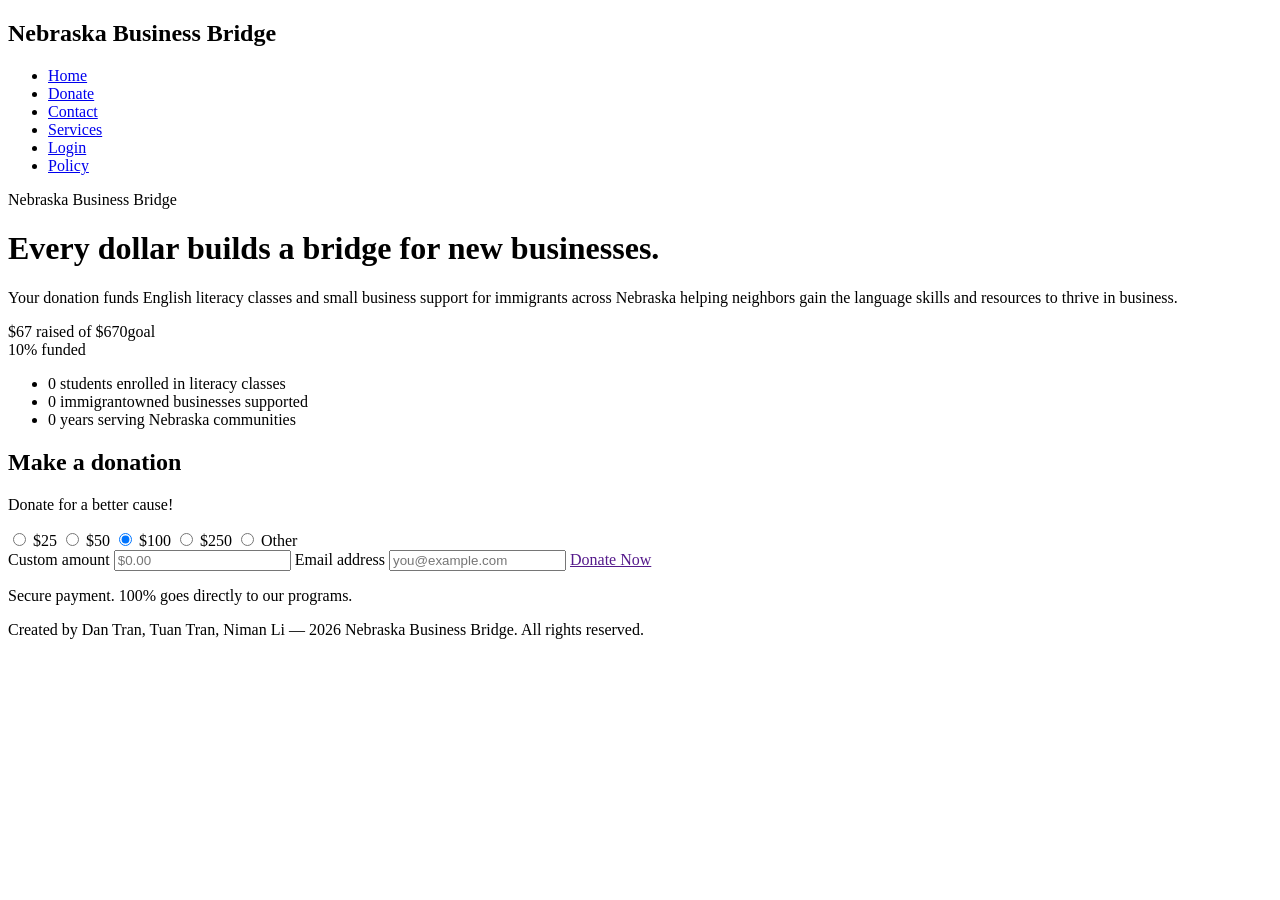
==== donate.html @ 7767030e "Add files via upload" ====
<!DOCTYPE html>
<html lang="en">
<head>
    <meta charset="UTF-8">
    <meta name="viewport" content="width=device-width, initial-scale=1.0">
    <title>Donate - Nebraska Business Bridge</title>
    <link rel="preconnect" href="https://fonts.googleapis.com">
    <link href="https://fonts.googleapis.com/css2?family=Outfit:wght@300;400;600;700;900&display=swap" rel="stylesheet">
    <link rel="stylesheet" href="https://cdn.jsdelivr.net/npm/bootstrap-icons@1.11.3/font/bootstrap-icons.min.css">
    <link rel="stylesheet" href="css/styles.css">
</head>
<body>
    <header>
        <nav class="navbar">
            <h1 class="title">Nebraska Business Bridge</h1>
            <ul class="navbar-links">
                <li><a href="index.html" class="logo">Home</a></li>
                <li><a href="donate.html" class="nav-link">Donate</a></li>
                <li><a href="contact.html" class="nav-link">Contact</a></li>
                <li><a href="services.html" class="nav-link">Services</a></li>
                <li><a href="login.html" class="nav-link">Login</a></li>
                <li><a href="policy.html" class="nav-link">Policy</a></li>
            </ul>
        </nav>
    </header>
    <div class="donate-page">
    <div class="donate-info">
        <span class="eyebrow">Nebraska Business Bridge</span>
        <h1>Every dollar builds a bridge for new businesses.</h1>
        <p class="lead">
            Your donation funds English literacy classes and small business support for immigrants across Nebraska helping neighbors gain the language skills and resources to thrive in business.
        </p>
        <div class="progress-block">
            <div class="progress-numbers">
                <span class="raised">$67</span>
                <span class="goal">raised of $670goal</span>
            </div>
            <div class="progress-track">
                <div class="progress-fill" style="width: 10%;"></div>
            </div>
            <span class="progress-percent">10% funded</span>
        </div>
        <ul class="impact-list">
            <li><span class="impact-number">0</span> students enrolled in literacy classes</li>
            <li><span class="impact-number">0</span> immigrantowned businesses supported</li>
            <li><span class="impact-number">0</span> years serving Nebraska communities</li>
        </ul>
    </div>
    <div class="donate-form">
        <h2>Make a donation</h2>
        <p class="form-subtext">Donate for a better cause!</p>
        <div class="amount-grid">
            <label class="amount-option">
                <input type="radio" name="amount" value="25">
                <span>$25</span>
            </label>
            <label class="amount-option">
                <input type="radio" name="amount" value="50">
                <span>$50</span>
            </label>
            <label class="amount-option">
                <input type="radio" name="amount" value="100" checked>
                <span>$100</span>
            </label>
            <label class="amount-option">
                <input type="radio" name="amount" value="250">
                <span>$250</span>
            </label>
            <label class="amount-option amount-custom">
                <input type="radio" name="amount" value="custom">
                <span>Other</span>
            </label>
        </div>
        <label class="field-label" for="custom-amount">Custom amount</label>
        <input type="text" id="custom-amount" class="custom-input" placeholder="$0.00">
        <label class="field-label" for="email">Email address</label>
        <input type="email" id="email" class="custom-input" placeholder="you@example.com">
        <a href="" class="donate-button">Donate Now</a>
        <p class="donate-note">Secure payment. 100% goes directly to our programs.</p>
    </div>
</div>
    <footer>
        <p>Created by Dan Tran, Tuan Tran, Niman Li — 2026 Nebraska Business Bridge. All rights reserved.</p>
    </footer>
</body>
</html>
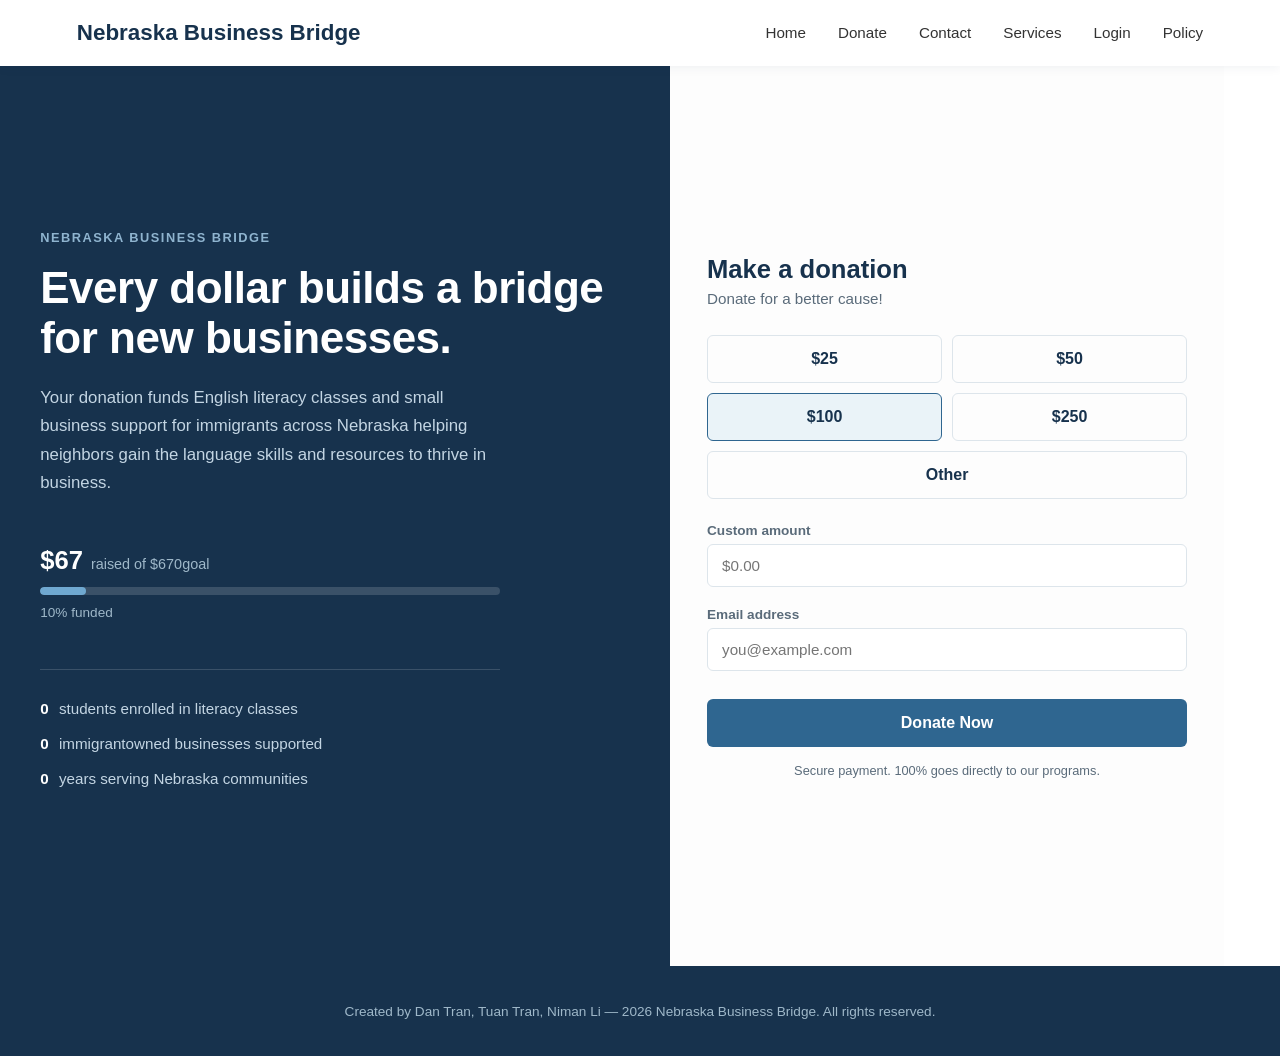
==== commit b328e9d1: "Enhance donate.html with mobile navigation toggle Updated the donate.html file to include a navigati" ====
--- a/donate.html
+++ b/donate.html
@@ -11,18 +11,24 @@
 </head>
 <body>
     <header>
-        <nav class="navbar">
-            <h1 class="title">Nebraska Business Bridge</h1>
-            <ul class="navbar-links">
-                <li><a href="index.html" class="logo">Home</a></li>
-                <li><a href="donate.html" class="nav-link">Donate</a></li>
-                <li><a href="contact.html" class="nav-link">Contact</a></li>
-                <li><a href="services.html" class="nav-link">Services</a></li>
-                <li><a href="login.html" class="nav-link">Login</a></li>
-                <li><a href="policy.html" class="nav-link">Policy</a></li>
-            </ul>
-        </nav>
-    </header>
+    <nav class="navbar">
+        <h1 class="title">Nebraska Business Bridge</h1>
+        <input type="checkbox" id="nav-toggle" class="nav-toggle">
+        <label for="nav-toggle" class="nav-toggle-label">
+            <span></span>
+            <span></span>
+            <span></span>
+        </label>
+        <ul class="navbar-links">
+            <li><a href="index.html" class="logo">Home</a></li>
+            <li><a href="donate.html" class="nav-link">Donate</a></li>
+            <li><a href="contact.html" class="nav-link">Contact</a></li>
+            <li><a href="services.html" class="nav-link">Services</a></li>
+            <li><a href="login.html" class="nav-link">Login</a></li>
+            <li><a href="policy.html" class="nav-link">Policy</a></li>
+        </ul>
+    </nav>
+</header>
     <div class="donate-page">
     <div class="donate-info">
         <span class="eyebrow">Nebraska Business Bridge</span>
@@ -83,4 +89,4 @@
         <p>Created by Dan Tran, Tuan Tran, Niman Li — 2026 Nebraska Business Bridge. All rights reserved.</p>
     </footer>
 </body>
-</html>+</html>
--- a/css/styles.css
+++ b/css/styles.css
@@ -0,0 +1,553 @@
+:root {
+  --color-primary: #2f6690;
+  --color-primary-dark: #17324d;
+  --color-bg-light: #eaf3f8;
+  --color-text: #333;
+  --color-text-muted: #5a6b7a;
+}
+
+body {
+    font-family: 'Outfit', sans-serif;
+    margin: 0;
+    padding: 0;
+    color: var(--color-text);
+}
+
+/* NAVBAR */
+.navbar {
+    display: flex;
+    justify-content: space-between;
+    align-items: center;
+    padding: 1.25rem 6%;
+    background-color: #fff;
+    box-shadow: 0 2px 10px rgba(23, 50, 77, 0.06);
+    position: sticky;
+    top: 0;
+    z-index: 100;
+    flex-wrap: wrap;
+}
+
+.title {
+    color: var(--color-primary-dark);
+    font-size: clamp(1.1rem, 3vw, 1.4rem);
+    font-weight: 700;
+    margin: 0;
+}
+
+.navbar-links {
+   display: flex;
+   gap: 2rem;
+   list-style: none;
+   margin: 0;
+   padding: 0;
+}
+
+.navbar-links a {
+  color: var(--color-text);
+  text-decoration: none;
+  font-size: 0.95rem;
+  font-weight: 500;
+  transition: color 0.2s ease;
+}
+
+.navbar-links a:hover {
+  color: var(--color-primary);
+}
+
+/* hide the checkbox and label by default for bigger screens */
+.nav-toggle {
+    display: none;
+}
+
+.nav-toggle-label {
+    display: none;
+    flex-direction: column;
+    justify-content: space-between;
+    width: 26px;
+    height: 20px;
+    cursor: pointer;
+}
+
+.nav-toggle-label span {
+    display: block;
+    height: 3px;
+    width: 100%;
+    background-color: var(--color-primary-dark);
+    border-radius: 2px;
+}
+
+@media (max-width: 768px) {
+    .nav-toggle-label {
+        display: flex; /* show hamburger icon */
+    }
+
+    .navbar-links {
+        display: none; /* hidden by default on mobile */
+        flex-direction: column;
+        width: 100%;
+        gap: 0;
+        order: 3;
+        margin-top: 1rem;
+    }
+
+    /* when checkbox is checked, show the menu */
+    .nav-toggle:checked ~ .navbar-links {
+        display: flex;
+    }
+
+    .navbar-links li {
+        border-top: 1px solid #eee;
+    }
+
+    .navbar-links a {
+        display: block;
+        padding: 14px 4px;
+    }
+}
+/* HERO */
+.hero {
+    background-color: var(--color-primary-dark);
+    color: #fff;
+    padding: 90px 8%;
+    display: grid;
+    grid-template-columns: 1.3fr 0.7fr;
+    gap: 60px;
+    align-items: center;
+}
+
+.eyebrow {
+    text-transform: uppercase;
+    letter-spacing: 1.5px;
+    font-size: 0.8rem;
+    font-weight: 600;
+    color: #8fb4cf;
+    margin-bottom: 16px;
+    display: block;
+}
+
+.hero-content {
+    max-width: 560px;
+}
+
+.hero h2 {
+    font-size: 2.6rem;
+    line-height: 1.2;
+    margin: 0 0 20px;
+    font-weight: 700;
+    letter-spacing: -0.5px;
+}
+
+.hero p {
+    color: #c3d5e3;
+    font-size: 1.05rem;
+    line-height: 1.65;
+    margin: 0 0 32px;
+}
+
+.hero-actions {
+    display: flex;
+    gap: 14px;
+    flex-wrap: wrap;
+}
+
+.button {
+    display: inline-block;
+    padding: 13px 26px;
+    background-color: var(--color-primary);
+    color: white;
+    text-decoration: none;
+    border-radius: 6px;
+    font-size: 15px;
+    font-weight: 600;
+    transition: background-color 0.2s ease;
+}
+
+.button:hover {
+    background-color: #245277;
+}
+
+.button-outline {
+    display: inline-block;
+    padding: 13px 26px;
+    background-color: transparent;
+    color: #fff;
+    border: 1.5px solid rgba(255, 255, 255, 0.4);
+    text-decoration: none;
+    border-radius: 6px;
+    font-size: 15px;
+    font-weight: 600;
+    transition: border-color 0.2s ease;
+}
+
+.button-outline:hover {
+    border-color: #fff;
+}
+
+.hero-stats {
+    display: flex;
+    flex-direction: column;
+    gap: 24px;
+    border-left: 1px solid rgba(255, 255, 255, 0.15);
+    padding-left: 40px;
+}
+
+.stat-number {
+    display: block;
+    font-size: 2rem;
+    font-weight: 700;
+}
+
+.stat-label {
+    font-size: 0.85rem;
+    color: #9fb8c9;
+}
+
+.help-section {
+    background-color: white;
+    padding: 80px 8%;
+    max-width: 720px;
+    margin: 0 auto;
+    text-align: center;
+}
+
+.services-section {
+    background-color: var(--color-bg-light);
+    padding: 80px 8%;
+    text-align: center;
+}
+
+.services-grid {
+    display: grid;
+    grid-template-columns: 1fr 1fr;
+    gap: 24px;
+    max-width: 800px;
+    margin: 40px auto 0;
+    text-align: left;
+}
+
+.service-card {
+    background-color: #fff;
+    padding: 36px;
+    border-radius: 8px;
+    border: 1px solid #dde5eb;
+}
+
+.service-icon {
+    font-size: 1.5rem;
+    color: var(--color-primary);
+    margin-bottom: 16px;
+    display: block;
+}
+
+.service-card h3 {
+    color: var(--color-primary-dark);
+    font-size: 1.15rem;
+    margin: 0 0 10px;
+}
+
+.service-card p {
+    color: var(--color-text-muted);
+    font-size: 0.95rem;
+    line-height: 1.6;
+    margin: 0;
+}
+
+.cta-banner {
+    background-color: var(--color-primary);
+    color: #fff;
+    text-align: center;
+    padding: 70px 8%;
+}
+
+.cta-banner h2 {
+    font-size: 1.8rem;
+    font-weight: 700;
+    margin: 0 0 12px;
+}
+
+.cta-banner p {
+    color: #dcebf5;
+    font-size: 1rem;
+    margin: 0 0 28px;
+}
+
+.cta-banner .button {
+    background-color: #fff;
+    color: var(--color-primary-dark);
+}
+
+.cta-banner .button:hover {
+    background-color: #eaf3f8;
+}
+
+footer {
+    background-color: var(--color-primary-dark);
+    color: #9fb8c9;
+    text-align: center;
+    padding: 24px 8%;
+    font-size: 0.85rem;
+}
+
+/* Responsive */
+@media (max-width: 900px) {
+    .hero {
+        grid-template-columns: 1fr;
+    }
+    .hero-stats {
+        flex-direction: row;
+        border-left: none;
+        border-top: 1px solid rgba(255, 255, 255, 0.15);
+        padding-left: 0;
+        padding-top: 24px;
+        gap: 40px;
+        flex-wrap: wrap;
+    }
+    .services-grid {
+        grid-template-columns: 1fr;
+    }
+}
+
+/* HELP SECTION */
+.help-section {
+    background-color: white;
+    padding: 80px 8%;
+}
+
+.section-title {
+    color: var(--color-primary-dark);
+    font-size: 2rem;
+    font-weight: 700;
+    text-align: center;
+    margin: 0;
+}
+
+.section-text {
+    color: var(--color-text-muted);
+    font-size: 1rem;
+    text-align: center;
+    max-width: 550px;
+    margin: 12px auto 45px;
+    line-height: 1.6;
+}
+/* Donate page */
+.donate-page {
+    display: grid;
+    grid-template-columns: 1.1fr 1fr;
+    min-height: 100vh;
+}
+
+/* LEFT: info panel */
+.donate-info {
+    background-color: var(--color-primary-dark);
+    color: #fff;
+    padding: 80px 6%;
+    display: flex;
+    flex-direction: column;
+    justify-content: center;
+}
+
+.eyebrow {
+    text-transform: uppercase;
+    letter-spacing: 1.5px;
+    font-size: 0.8rem;
+    font-weight: 600;
+    color: #8fb4cf;
+    margin-bottom: 18px;
+}
+
+.donate-info h1 {
+    font-size: 2.75rem;
+    font-weight: 700;
+    line-height: 1.15;
+    letter-spacing: -0.5px;
+    margin: 0 0 20px;
+}
+
+.lead {
+    font-size: 1.05rem;
+    line-height: 1.7;
+    color: #c3d5e3;
+    max-width: 460px;
+    margin: 0 0 48px;
+}
+
+/* progress bar */
+.progress-block {
+    max-width: 460px;
+    margin-bottom: 48px;
+}
+
+.progress-numbers {
+    display: flex;
+    align-items: baseline;
+    gap: 8px;
+    margin-bottom: 12px;
+}
+
+.raised {
+    font-size: 1.6rem;
+    font-weight: 700;
+}
+
+.goal {
+    font-size: 0.9rem;
+    color: #9fb8c9;
+}
+
+.progress-track {
+    width: 100%;
+    height: 8px;
+    background-color: rgba(255, 255, 255, 0.15);
+    border-radius: 4px;
+    overflow: hidden;
+}
+
+.progress-fill {
+    height: 100%;
+    background-color: #6fa8d0;
+    border-radius: 4px;
+}
+
+.progress-percent {
+    display: inline-block;
+    margin-top: 10px;
+    font-size: 0.85rem;
+    color: #9fb8c9;
+}
+
+/* impact list */
+.impact-list {
+    list-style: none;
+    margin: 0;
+    padding: 28px 0 0;
+    border-top: 1px solid rgba(255, 255, 255, 0.15);
+    max-width: 460px;
+}
+
+.impact-list li {
+    font-size: 0.95rem;
+    color: #c3d5e3;
+    margin-bottom: 12px;
+    line-height: 1.5;
+}
+
+.impact-number {
+    font-weight: 700;
+    color: #fff;
+    margin-right: 6px;
+}
+
+/* RIGHT: donation form */
+.donate-form {
+    background-color: #fdfdfd;
+    padding: 80px 6%;
+    display: flex;
+    flex-direction: column;
+    justify-content: center;
+    max-width: 480px;
+}
+
+.donate-form h2 {
+    font-size: 1.6rem;
+    font-weight: 700;
+    color: var(--color-primary-dark);
+    margin: 0 0 6px;
+}
+
+.form-subtext {
+    color: var(--color-text-muted);
+    font-size: 0.95rem;
+    margin: 0 0 28px;
+}
+
+.amount-grid {
+    display: grid;
+    grid-template-columns: 1fr 1fr;
+    gap: 10px;
+    margin-bottom: 24px;
+}
+
+.amount-option {
+    position: relative;
+    display: flex;
+    align-items: center;
+    justify-content: center;
+    padding: 14px;
+    border: 1.5px solid #dde5eb;
+    border-radius: 6px;
+    font-weight: 600;
+    color: var(--color-primary-dark);
+    cursor: pointer;
+}
+
+.amount-option input {
+    position: absolute;
+    opacity: 0;
+}
+
+.amount-option:has(input:checked) {
+    border-color: var(--color-primary);
+    background-color: var(--color-bg-light);
+}
+
+.amount-custom {
+    grid-column: span 2;
+}
+
+.field-label {
+    display: block;
+    font-size: 0.85rem;
+    font-weight: 600;
+    color: var(--color-text-muted);
+    margin-bottom: 6px;
+}
+
+.custom-input {
+    width: 100%;
+    padding: 12px 14px;
+    border: 1.5px solid #dde5eb;
+    border-radius: 6px;
+    font-family: inherit;
+    font-size: 0.95rem;
+    margin-bottom: 20px;
+    box-sizing: border-box;
+}
+
+.custom-input:focus {
+    outline: none;
+    border-color: var(--color-primary);
+}
+
+.donate-button {
+    display: block;
+    text-align: center;
+    padding: 15px;
+    background-color: var(--color-primary);
+    color: white;
+    text-decoration: none;
+    border-radius: 6px;
+    font-size: 1rem;
+    font-weight: 600;
+    margin-top: 8px;
+    transition: background-color 0.2s ease;
+}
+
+.donate-button:hover {
+    background-color: var(--color-primary-dark);
+}
+
+.donate-note {
+    text-align: center;
+    color: var(--color-text-muted);
+    font-size: 0.8rem;
+    margin: 16px 0 0;
+}
+
+@media (max-width: 900px) {
+    .donate-page {
+        grid-template-columns: 1fr;
+    }
+    .donate-form {
+        max-width: none;
+    }
+}
